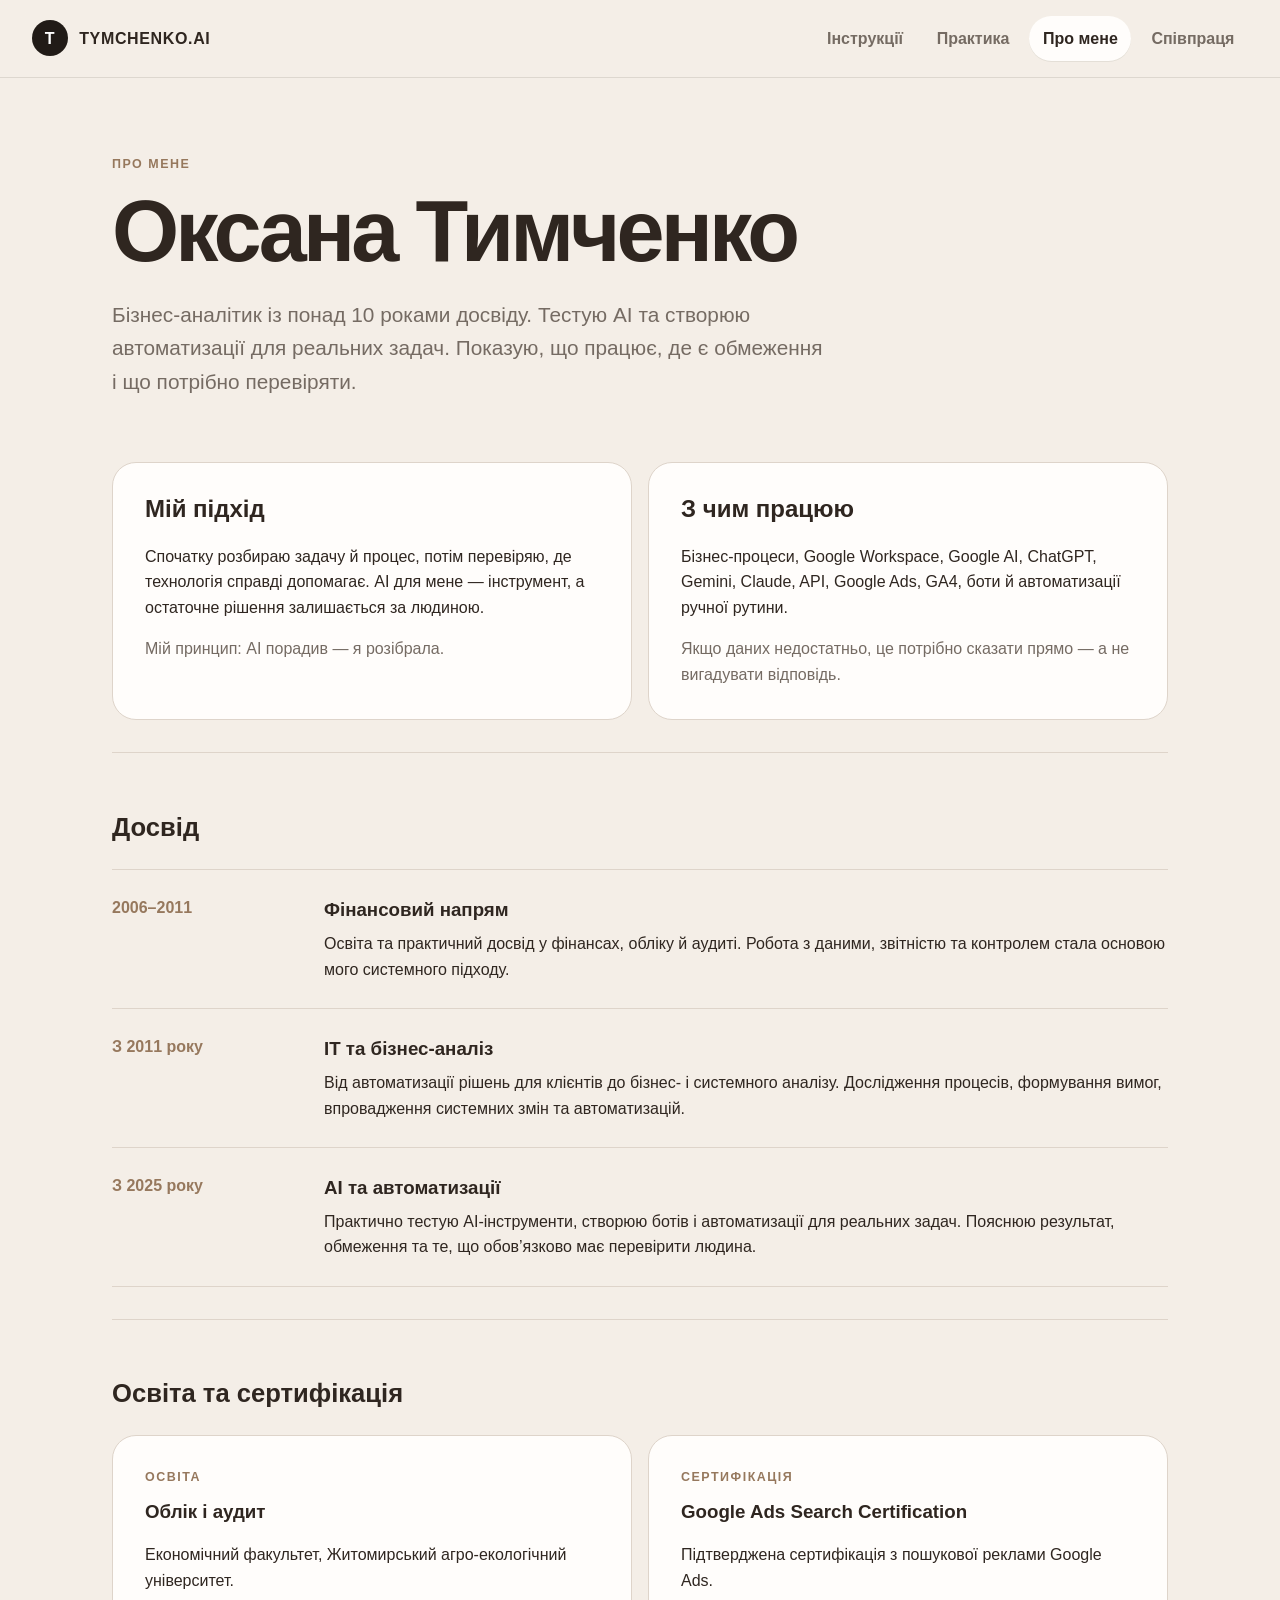
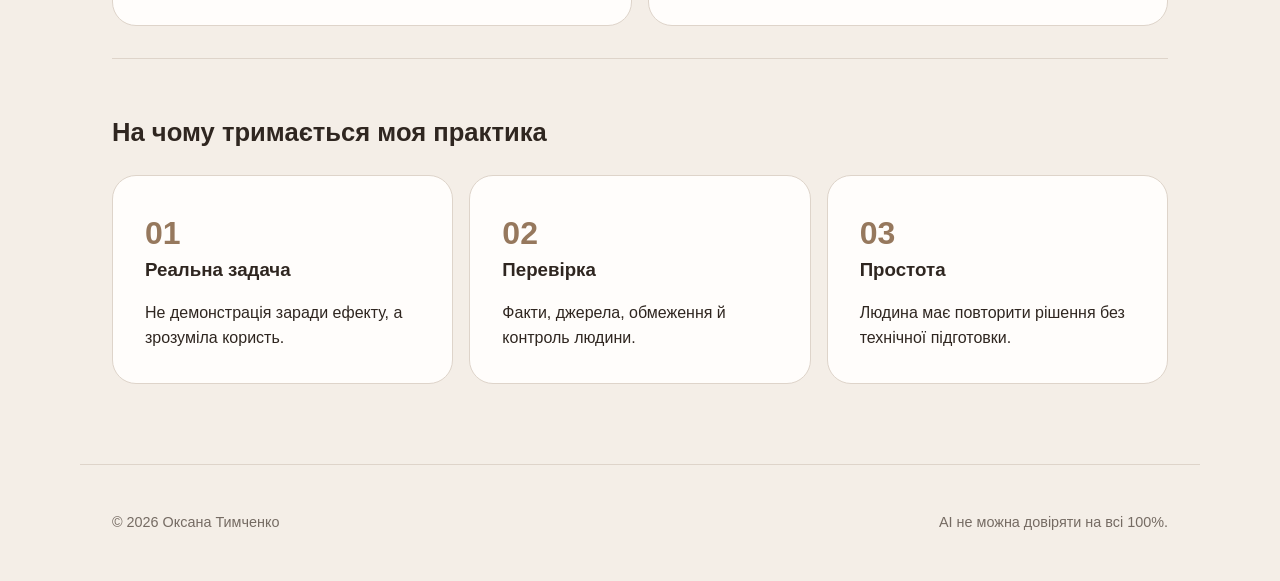
==== about.html @ c1b85d96 "Add files via upload" ====
<!doctype html>
<html lang="uk"><head><meta charset="utf-8"><meta name="viewport" content="width=device-width,initial-scale=1"><meta name="description" content="Про Оксану Тимченко — бізнес-аналітика та практичну роботу з AI й автоматизаціями."><title>Про мене — Tymchenko.AI</title><link rel="stylesheet" href="assets.css"></head><body>
<header class="site-header"><a class="brand" href="index.html"><span class="brand-mark">T</span><span>TYMCHENKO.AI</span></a><button class="menu-button" type="button" aria-expanded="false" aria-controls="main-nav">Меню</button><nav id="main-nav" class="nav"><a href="index.html">Інструкції</a><a href="practice.html">Практика</a><a class="active" href="about.html">Про мене</a><a href="partnerships.html">Співпраця</a></nav></header>
<main><section class="page-hero"><p class="eyebrow">Про мене</p><h1>Оксана Тимченко</h1><p class="lead">Бізнес-аналітик із понад 10 роками досвіду. Тестую AI та створюю автоматизації для реальних задач. Показую, що працює, де є обмеження і що потрібно перевіряти.</p></section>
<section class="content-wrap"><div class="story-grid"><article class="panel"><h2>Мій підхід</h2><p>Спочатку розбираю задачу й процес, потім перевіряю, де технологія справді допомагає. AI для мене — інструмент, а остаточне рішення залишається за людиною.</p><p class="muted">Мій принцип: AI порадив — я розібрала.</p></article><article class="panel"><h2>З чим працюю</h2><p>Бізнес-процеси, Google Workspace, Google AI, ChatGPT, Gemini, Claude, API, Google Ads, GA4, боти й автоматизації ручної рутини.</p><p class="muted">Якщо даних недостатньо, це потрібно сказати прямо — а не вигадувати відповідь.</p></article></div>
<section class="section"><h2>Досвід</h2><div class="timeline"><article class="timeline-item"><p class="timeline-date">2006–2011</p><div><h3>Фінансовий напрям</h3><p>Освіта та практичний досвід у фінансах, обліку й аудиті. Робота з даними, звітністю та контролем стала основою мого системного підходу.</p></div></article><article class="timeline-item"><p class="timeline-date">З 2011 року</p><div><h3>IT та бізнес-аналіз</h3><p>Від автоматизації рішень для клієнтів до бізнес- і системного аналізу. Дослідження процесів, формування вимог, впровадження системних змін та автоматизацій.</p></div></article><article class="timeline-item"><p class="timeline-date">З 2025 року</p><div><h3>AI та автоматизації</h3><p>Практично тестую AI-інструменти, створюю ботів і автоматизації для реальних задач. Пояснюю результат, обмеження та те, що обов’язково має перевірити людина.</p></div></article></div></section>
<section class="section"><h2>Освіта та сертифікація</h2><div class="story-grid"><article class="panel"><p class="eyebrow">Освіта</p><h3>Облік і аудит</h3><p>Економічний факультет, Житомирський агро-екологічний університет.</p></article><article class="panel"><p class="eyebrow">Сертифікація</p><h3>Google Ads Search Certification</h3><p>Підтверджена сертифікація з пошукової реклами Google Ads.</p></article></div></section>
<section class="section"><h2>На чому тримається моя практика</h2><div class="principles"><article class="panel"><span class="number">01</span><h3>Реальна задача</h3><p>Не демонстрація заради ефекту, а зрозуміла користь.</p></article><article class="panel"><span class="number">02</span><h3>Перевірка</h3><p>Факти, джерела, обмеження й контроль людини.</p></article><article class="panel"><span class="number">03</span><h3>Простота</h3><p>Людина має повторити рішення без технічної підготовки.</p></article></div></section></section></main>
<footer><p>© 2026 Оксана Тимченко</p><p>AI не можна довіряти на всі 100%.</p></footer><script src="app.js" defer></script></body></html>
---- assets.css ----
:root{--bg:#f4eee7;--surface:#fffdfb;--text:#2f2620;--muted:#756b63;--line:#ded4ca;--accent:#96785d;--accent-soft:#e8ddd2;--dark:#211b17;--shadow:0 16px 40px rgba(47,38,32,.08);font-family:Inter,ui-sans-serif,-apple-system,BlinkMacSystemFont,"Segoe UI",sans-serif;color:var(--text);background:var(--bg)}
*{box-sizing:border-box}html{scroll-behavior:smooth}body{margin:0;min-height:100vh;background:var(--bg);font-size:16px;line-height:1.6}a{color:inherit}button,input{font:inherit}.site-header{position:sticky;top:0;z-index:10;display:flex;align-items:center;justify-content:space-between;gap:2rem;max-width:1280px;margin:0 auto;padding:1rem 2rem;background:rgba(244,238,231,.94);border-bottom:1px solid rgba(117,107,99,.18);backdrop-filter:blur(12px)}.brand{display:flex;align-items:center;gap:.7rem;font-weight:800;letter-spacing:.04em;text-decoration:none}.brand-mark{display:grid;place-items:center;width:36px;height:36px;border-radius:50%;background:var(--dark);color:white}.nav{display:flex;align-items:center;gap:.4rem}.nav a{padding:.6rem .85rem;border-radius:999px;text-decoration:none;color:var(--muted);font-weight:650}.nav a:hover,.nav a:focus-visible,.nav a.active{background:var(--surface);color:var(--text);box-shadow:0 1px 0 rgba(47,38,32,.08)}.menu-button{display:none;border:1px solid var(--line);border-radius:999px;background:var(--surface);padding:.5rem .8rem}.catalog-head,.page-hero{max-width:1120px;margin:0 auto;padding:4.8rem 2rem 2.6rem}.catalog-head{max-width:900px;text-align:center}.eyebrow{margin:0 0 .8rem;color:var(--accent);font-weight:800;text-transform:uppercase;letter-spacing:.12em;font-size:.78rem}.catalog-head h1,.page-hero h1{margin:0;line-height:1.04;letter-spacing:-.045em;font-size:clamp(2.8rem,7vw,5.4rem)}.lead{max-width:720px;margin:1.3rem auto 0;color:var(--muted);font-size:clamp(1.05rem,2vw,1.3rem)}.catalog{max-width:1120px;margin:0 auto;padding:0 2rem 5rem}.search-wrap{margin-bottom:1.5rem}.search-wrap label,.filter-label{display:block;margin-bottom:.55rem;font-size:.78rem;font-weight:800;letter-spacing:.1em;text-transform:uppercase;color:var(--muted)}.search-box{display:flex;align-items:center;gap:.7rem;background:var(--surface);border:1px solid var(--line);border-radius:16px;padding:0 1rem;box-shadow:0 8px 24px rgba(47,38,32,.04)}.search-box:focus-within{outline:3px solid rgba(150,120,93,.22);border-color:var(--accent)}.search-box span{font-size:1.6rem;color:var(--accent)}.search-box input{width:100%;border:0;outline:0;background:transparent;padding:1rem 0;color:var(--text);font-size:1.05rem}.filter-group{margin-top:1.2rem}.filter-row{display:flex;flex-wrap:wrap;gap:.55rem}.chip{border:1px solid var(--line);border-radius:999px;background:transparent;padding:.55rem .9rem;color:var(--text);cursor:pointer}.chip:hover,.chip:focus-visible{border-color:var(--accent)}.chip.active{background:var(--dark);color:white;border-color:var(--dark)}.results-bar{display:flex;justify-content:space-between;align-items:center;margin:2rem 0 1rem;color:var(--muted)}.text-button{border:0;background:none;color:var(--text);text-decoration:underline;cursor:pointer}.resource-grid{display:grid;grid-template-columns:repeat(3,minmax(0,1fr));gap:1rem}.card{display:flex;flex-direction:column;min-height:290px;padding:1.4rem;background:var(--surface);border:1px solid var(--line);border-radius:22px;box-shadow:0 1px 0 rgba(47,38,32,.02);transition:transform .2s,box-shadow .2s}.card:hover{transform:translateY(-3px);box-shadow:var(--shadow)}.card-top{display:flex;align-items:center;justify-content:space-between;gap:.5rem}.card-type{color:var(--accent);font-size:.75rem;font-weight:800;letter-spacing:.1em;text-transform:uppercase}.card-date{font-size:.78rem;color:var(--muted)}.card h3{margin:1rem 0 .6rem;font-size:1.35rem;line-height:1.25}.card p{margin:0;color:var(--muted)}.tag-row{display:flex;flex-wrap:wrap;gap:.4rem;margin:1rem 0}.tag{padding:.25rem .55rem;border-radius:999px;background:var(--accent-soft);font-size:.75rem}.card-link{margin-top:auto;padding-top:1rem;font-weight:800;text-decoration:none}.card-link:hover{text-decoration:underline}.empty{padding:3rem;text-align:center;background:var(--surface);border:1px solid var(--line);border-radius:22px}.empty h3{margin:0}.empty p{color:var(--muted)}footer{display:flex;justify-content:space-between;gap:1rem;max-width:1120px;margin:0 auto;padding:2rem;border-top:1px solid var(--line);color:var(--muted);font-size:.9rem}.page-hero{padding-bottom:4rem}.page-hero .lead{margin-left:0}.content-wrap{max-width:1120px;margin:0 auto;padding:0 2rem 5rem}.story-grid,.partner-grid{display:grid;grid-template-columns:repeat(2,minmax(0,1fr));gap:1rem}.panel{padding:2rem;background:var(--surface);border:1px solid var(--line);border-radius:24px}.panel h2,.panel h3{margin-top:0;line-height:1.2}.panel p:last-child{margin-bottom:0}.panel .muted{color:var(--muted)}.principles{display:grid;grid-template-columns:repeat(3,1fr);gap:1rem}.number{display:block;color:var(--accent);font-size:2rem;font-weight:850}.contact-box{margin-top:1rem;padding:2.2rem;border-radius:24px;background:var(--dark);color:white}.button{display:inline-flex;align-items:center;justify-content:center;margin-top:1rem;padding:.75rem 1rem;border-radius:999px;background:white;color:var(--dark);font-weight:800;text-decoration:none}.resource-page{max-width:900px;margin:0 auto;padding:3rem 2rem 5rem}.back{display:inline-block;margin-bottom:1.5rem;color:var(--muted)}.resource-page h1{font-size:clamp(2.4rem,6vw,4.4rem);line-height:1.04;letter-spacing:-.04em}.meta{display:flex;flex-wrap:wrap;gap:.6rem;margin:1.2rem 0 2rem}.section{margin-top:2rem;padding-top:2rem;border-top:1px solid var(--line)}.section h2{font-size:1.6rem}.prompt-box{overflow:hidden;border-radius:20px;background:var(--dark);color:#f8f2ec}.prompt-head{display:flex;justify-content:space-between;align-items:center;gap:1rem;padding:.8rem 1rem;border-bottom:1px solid rgba(255,255,255,.14);font-size:.78rem;font-weight:800;letter-spacing:.08em;text-transform:uppercase}.copy{border:0;border-radius:999px;background:#f2e5d8;color:var(--dark);padding:.5rem .8rem;font-weight:800;cursor:pointer}.prompt-text{margin:0;padding:1.2rem;white-space:pre-wrap;overflow-wrap:anywhere;font:500 .92rem/1.65 ui-monospace,SFMono-Regular,Menlo,monospace}.actions{display:flex;flex-wrap:wrap;gap:.7rem;margin-top:1rem}.actions a{display:inline-flex;padding:.7rem 1rem;border-radius:999px;background:var(--dark);color:white;text-decoration:none;font-weight:750}.actions a.secondary{background:var(--surface);color:var(--text);border:1px solid var(--line)}.notice{padding:1rem 1.2rem;border-left:4px solid var(--accent);background:var(--accent-soft);border-radius:0 14px 14px 0}.visually-hidden{position:absolute;width:1px;height:1px;padding:0;margin:-1px;overflow:hidden;clip:rect(0,0,0,0);white-space:nowrap;border:0}:focus-visible{outline:3px solid rgba(150,120,93,.45);outline-offset:2px}
@media(max-width:820px){.site-header{padding:.8rem 1rem;flex-wrap:wrap}.menu-button{display:block}.nav{display:none;width:100%;align-items:stretch;flex-direction:column}.nav.open{display:flex}.nav a{border-radius:12px}.catalog-head,.page-hero{padding:3.2rem 1rem 2rem}.catalog,.content-wrap,.resource-page{padding-left:1rem;padding-right:1rem}.resource-grid,.principles{grid-template-columns:1fr 1fr}.story-grid,.partner-grid{grid-template-columns:1fr}.card{min-height:260px}footer{margin:0 1rem;padding-left:0;padding-right:0;flex-direction:column}}
@media(max-width:560px){.resource-grid,.principles{grid-template-columns:1fr}.catalog-head h1,.page-hero h1{font-size:2.7rem}.lead{font-size:1rem}.results-bar{align-items:flex-start;gap:.5rem}.card{min-height:0}.panel{padding:1.35rem}.prompt-head{align-items:flex-start}.actions a{width:100%}}
.timeline{display:grid;gap:0}.timeline-item{display:grid;grid-template-columns:180px 1fr;gap:2rem;padding:1.6rem 0;border-top:1px solid var(--line)}.timeline-item:last-child{border-bottom:1px solid var(--line)}.timeline-item h3{margin:0 0 .35rem}.timeline-item p{margin:0}.timeline-date{color:var(--accent);font-weight:800}
.partnership-hero{padding-bottom:3rem}.audience-section{margin-top:4.5rem}.section-heading{display:flex;justify-content:space-between;align-items:end;gap:2rem;margin-bottom:1.4rem}.section-heading h2{margin:0;font-size:clamp(2rem,4vw,3.3rem);line-height:1.05;letter-spacing:-.035em}.section-heading>p{max-width:290px;margin:0;color:var(--muted);text-align:right}.metric-grid{display:grid;grid-template-columns:repeat(3,minmax(0,1fr));gap:1rem}.metric-card{display:flex;flex-direction:column;min-height:180px;justify-content:space-between;padding:1.6rem;background:var(--surface);border:1px solid var(--line);border-radius:24px}.metric-value{font-size:clamp(2.5rem,6vw,4.5rem);font-weight:850;line-height:1;letter-spacing:-.06em;color:var(--dark)}.metric-label{color:var(--muted);font-weight:700}.insights-grid{display:grid;grid-template-columns:repeat(2,minmax(0,1fr));gap:1rem;margin-top:1rem}.insight-panel{padding:1.8rem;background:var(--surface);border:1px solid var(--line);border-radius:24px}.insight-panel h3{margin:0 0 1.4rem;font-size:1.25rem}.bar-list{display:grid;gap:1rem}.bar-row{display:grid;gap:.35rem}.bar-meta{display:flex;align-items:center;justify-content:space-between;gap:1rem}.bar-meta strong{font-size:.9rem}.bar-track{height:9px;overflow:hidden;border-radius:999px;background:var(--accent-soft)}.bar-track span{display:block;width:var(--value);min-width:4px;height:100%;border-radius:inherit;background:var(--accent)}.data-note{margin:1rem 0 0;color:var(--muted);font-size:.9rem}
@media(max-width:560px){.timeline-item{grid-template-columns:1fr;gap:.25rem}}
@media(max-width:720px){.section-heading{align-items:flex-start;flex-direction:column;gap:.6rem}.section-heading>p{text-align:left}.metric-grid,.insights-grid{grid-template-columns:1fr}.metric-card{min-height:145px}.audience-section{margin-top:3rem}}
.prompt-list{display:grid;gap:1.25rem}.prompt-item{padding:1.1rem;background:var(--surface);border:1px solid var(--line);border-radius:22px}.prompt-item h3{margin:0 0 .35rem;line-height:1.25}.prompt-purpose{margin:0 0 .9rem;color:var(--muted)}.prompt-item .prompt-box{border-radius:16px}.prompt-item .copy{flex:0 0 auto}
@media(max-width:560px){.prompt-item{padding:.85rem}.prompt-item .prompt-head{align-items:flex-start;flex-direction:column}}
@media(prefers-reduced-motion:reduce){*{scroll-behavior:auto!important;transition:none!important}}
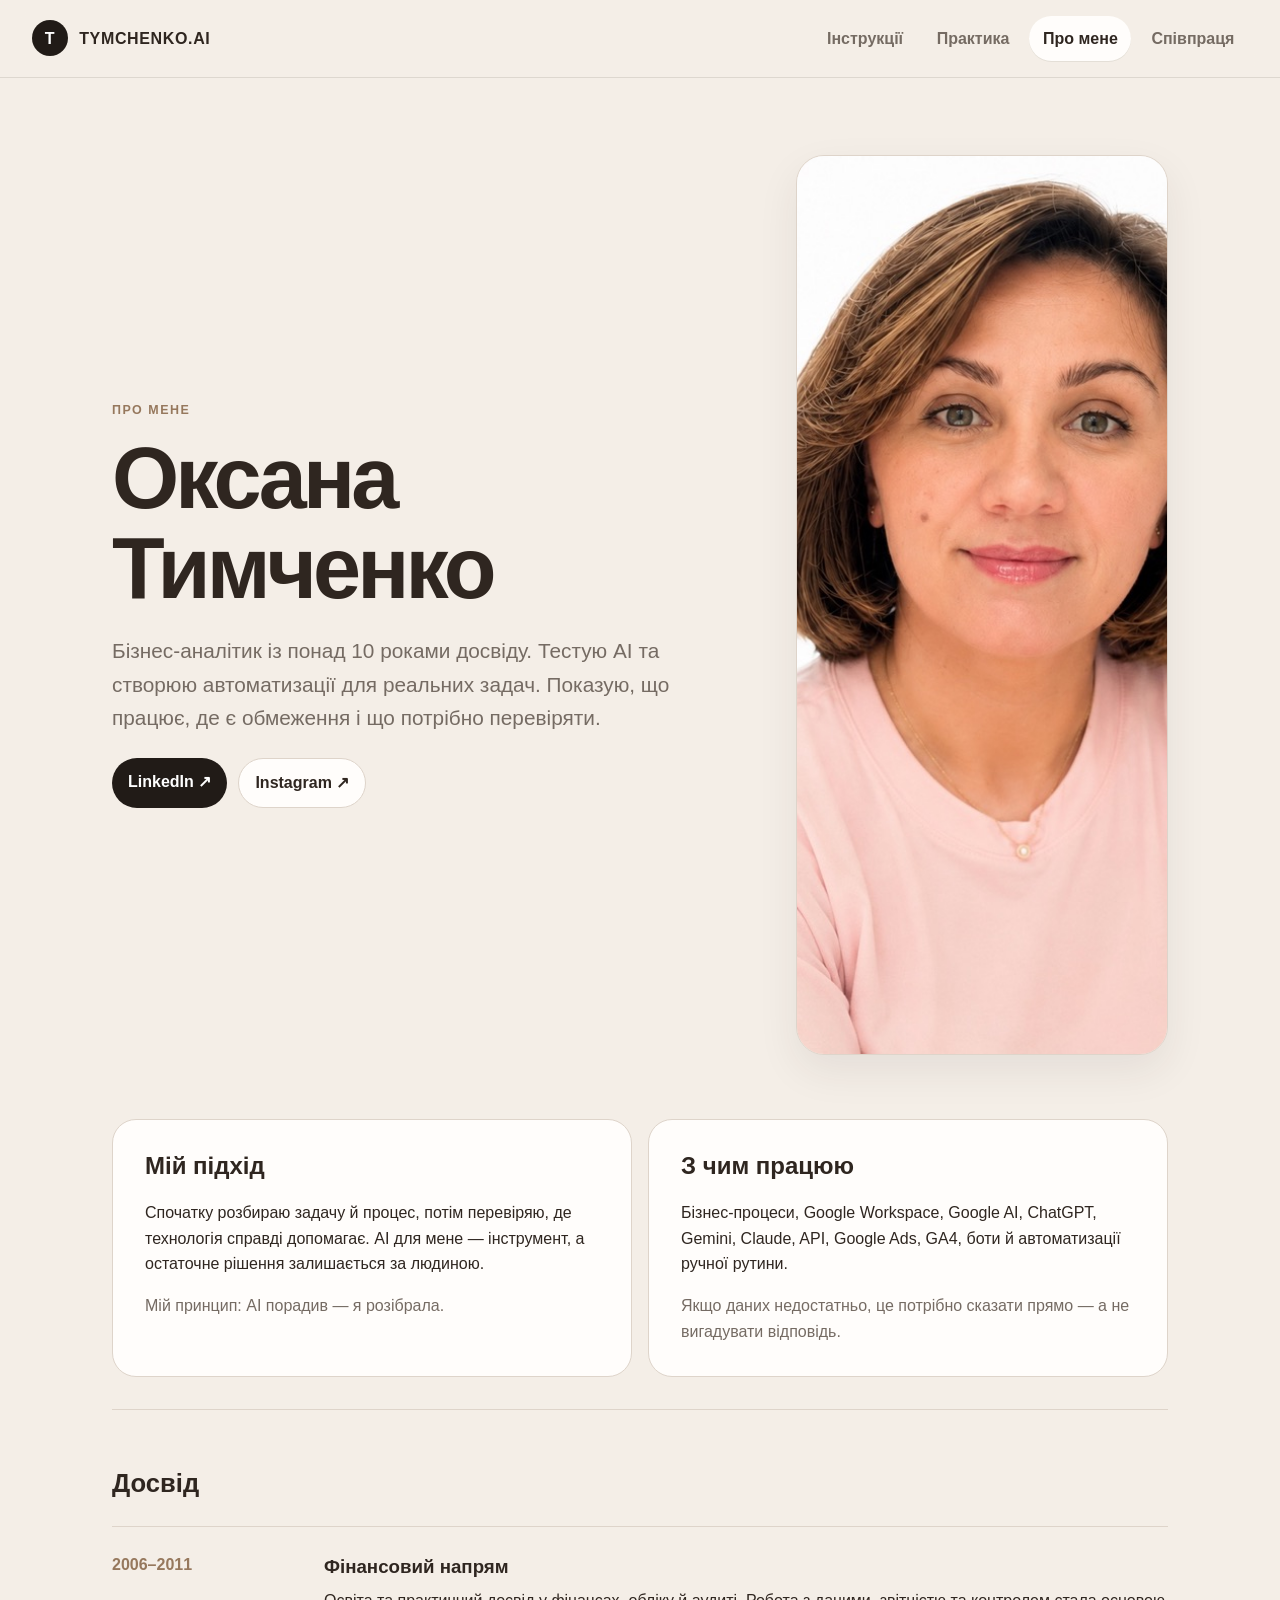
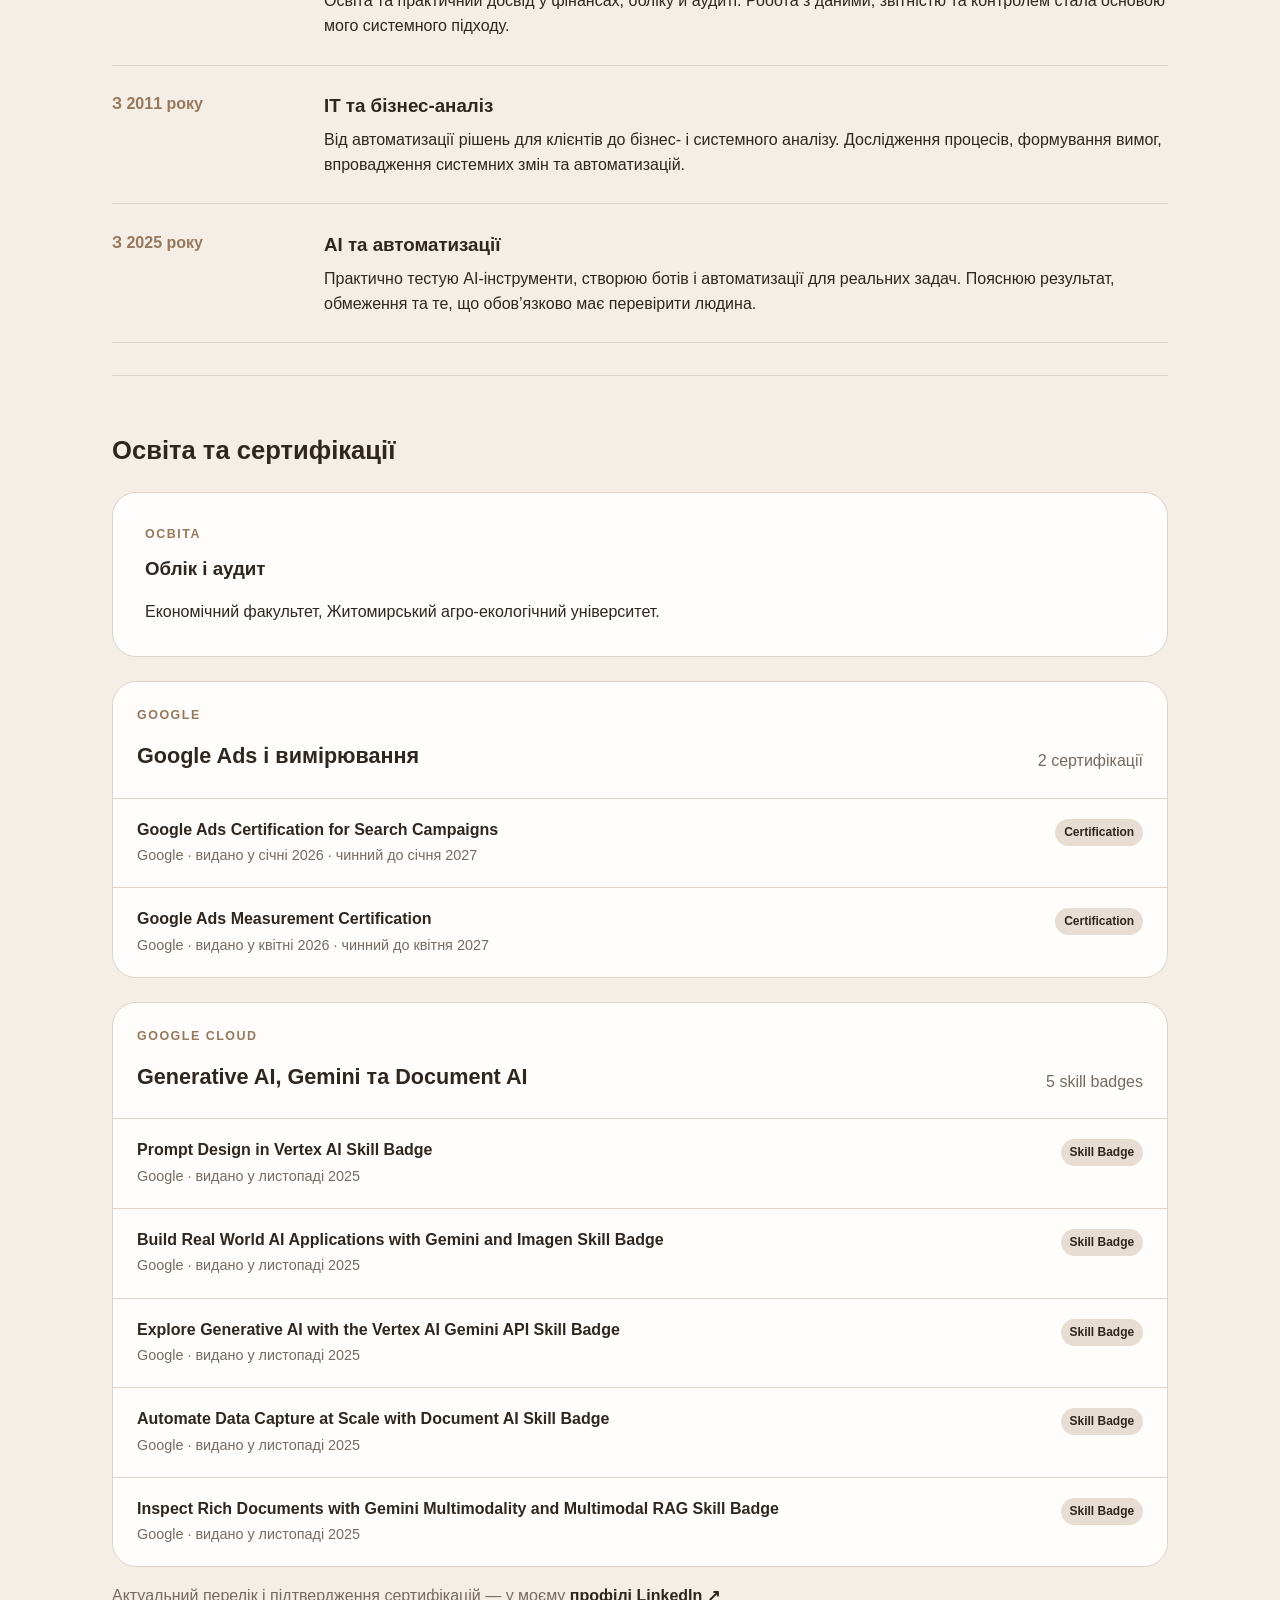
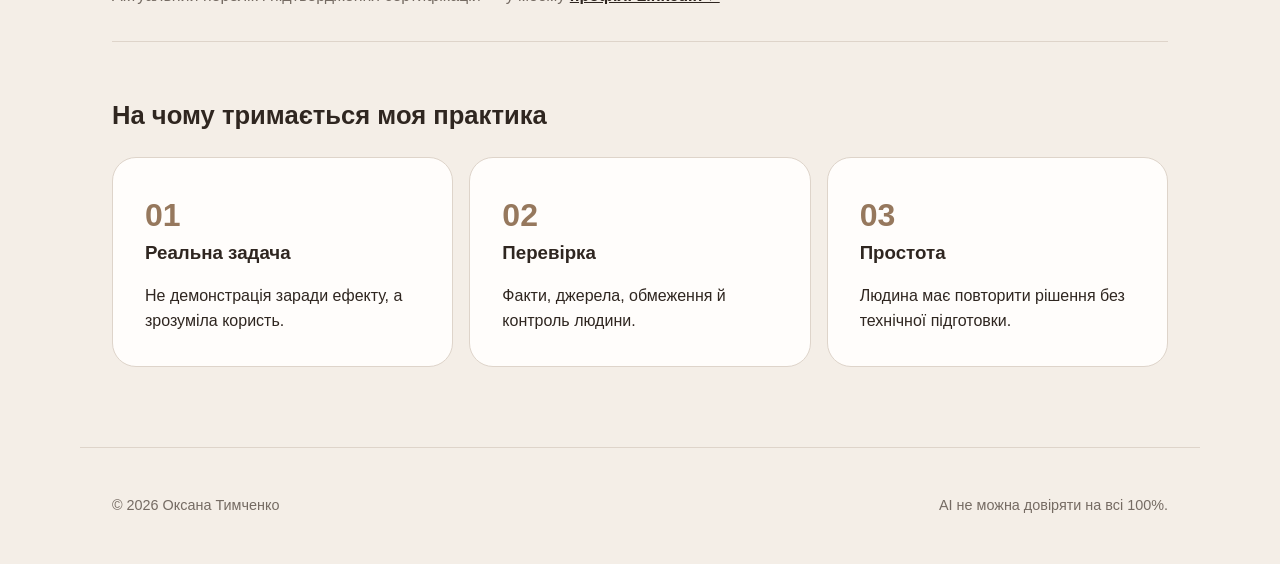
==== commit 65a41514: "Add files via upload" ====
--- a/about.html
+++ b/about.html
@@ -1,9 +1,14 @@
 <!doctype html>
-<html lang="uk"><head><meta charset="utf-8"><meta name="viewport" content="width=device-width,initial-scale=1"><meta name="description" content="Про Оксану Тимченко — бізнес-аналітика та практичну роботу з AI й автоматизаціями."><title>Про мене — Tymchenko.AI</title><link rel="stylesheet" href="assets.css"></head><body>
+<html lang="uk"><head><meta charset="utf-8"><meta name="viewport" content="width=device-width,initial-scale=1"><meta name="description" content="Про Оксану Тимченко — бізнес-аналітика та практичну роботу з AI й автоматизаціями."><title>Про мене — Tymchenko.AI</title><link rel="stylesheet" href="assets.css"><script async src="https://www.googletagmanager.com/gtag/js?id=G-YWB4VXZGJ2"></script><script src="analytics.js" defer></script></head><body>
 <header class="site-header"><a class="brand" href="index.html"><span class="brand-mark">T</span><span>TYMCHENKO.AI</span></a><button class="menu-button" type="button" aria-expanded="false" aria-controls="main-nav">Меню</button><nav id="main-nav" class="nav"><a href="index.html">Інструкції</a><a href="practice.html">Практика</a><a class="active" href="about.html">Про мене</a><a href="partnerships.html">Співпраця</a></nav></header>
-<main><section class="page-hero"><p class="eyebrow">Про мене</p><h1>Оксана Тимченко</h1><p class="lead">Бізнес-аналітик із понад 10 роками досвіду. Тестую AI та створюю автоматизації для реальних задач. Показую, що працює, де є обмеження і що потрібно перевіряти.</p></section>
-<section class="content-wrap"><div class="story-grid"><article class="panel"><h2>Мій підхід</h2><p>Спочатку розбираю задачу й процес, потім перевіряю, де технологія справді допомагає. AI для мене — інструмент, а остаточне рішення залишається за людиною.</p><p class="muted">Мій принцип: AI порадив — я розібрала.</p></article><article class="panel"><h2>З чим працюю</h2><p>Бізнес-процеси, Google Workspace, Google AI, ChatGPT, Gemini, Claude, API, Google Ads, GA4, боти й автоматизації ручної рутини.</p><p class="muted">Якщо даних недостатньо, це потрібно сказати прямо — а не вигадувати відповідь.</p></article></div>
+<main>
+<section class="page-hero about-hero"><div class="about-intro"><p class="eyebrow">Про мене</p><h1>Оксана Тимченко</h1><p class="lead">Бізнес-аналітик із понад 10 роками досвіду. Тестую AI та створюю автоматизації для реальних задач. Показую, що працює, де є обмеження і що потрібно перевіряти.</p><div class="social-links" aria-label="Профілі Оксани Тимченко"><a href="https://www.linkedin.com/in/oksana-tymchenko" target="_blank" rel="noopener noreferrer">LinkedIn ↗</a><a href="https://www.instagram.com/tymchenko.ai/" target="_blank" rel="noopener noreferrer">Instagram ↗</a></div></div><img class="about-photo" src="assets/oksana-tymchenko.jpeg" alt="Оксана Тимченко" width="900" height="900"></section>
+<section class="content-wrap">
+<div class="story-grid"><article class="panel"><h2>Мій підхід</h2><p>Спочатку розбираю задачу й процес, потім перевіряю, де технологія справді допомагає. AI для мене — інструмент, а остаточне рішення залишається за людиною.</p><p class="muted">Мій принцип: AI порадив — я розібрала.</p></article><article class="panel"><h2>З чим працюю</h2><p>Бізнес-процеси, Google Workspace, Google AI, ChatGPT, Gemini, Claude, API, Google Ads, GA4, боти й автоматизації ручної рутини.</p><p class="muted">Якщо даних недостатньо, це потрібно сказати прямо — а не вигадувати відповідь.</p></article></div>
 <section class="section"><h2>Досвід</h2><div class="timeline"><article class="timeline-item"><p class="timeline-date">2006–2011</p><div><h3>Фінансовий напрям</h3><p>Освіта та практичний досвід у фінансах, обліку й аудиті. Робота з даними, звітністю та контролем стала основою мого системного підходу.</p></div></article><article class="timeline-item"><p class="timeline-date">З 2011 року</p><div><h3>IT та бізнес-аналіз</h3><p>Від автоматизації рішень для клієнтів до бізнес- і системного аналізу. Дослідження процесів, формування вимог, впровадження системних змін та автоматизацій.</p></div></article><article class="timeline-item"><p class="timeline-date">З 2025 року</p><div><h3>AI та автоматизації</h3><p>Практично тестую AI-інструменти, створюю ботів і автоматизації для реальних задач. Пояснюю результат, обмеження та те, що обов’язково має перевірити людина.</p></div></article></div></section>
-<section class="section"><h2>Освіта та сертифікація</h2><div class="story-grid"><article class="panel"><p class="eyebrow">Освіта</p><h3>Облік і аудит</h3><p>Економічний факультет, Житомирський агро-екологічний університет.</p></article><article class="panel"><p class="eyebrow">Сертифікація</p><h3>Google Ads Search Certification</h3><p>Підтверджена сертифікація з пошукової реклами Google Ads.</p></article></div></section>
-<section class="section"><h2>На чому тримається моя практика</h2><div class="principles"><article class="panel"><span class="number">01</span><h3>Реальна задача</h3><p>Не демонстрація заради ефекту, а зрозуміла користь.</p></article><article class="panel"><span class="number">02</span><h3>Перевірка</h3><p>Факти, джерела, обмеження й контроль людини.</p></article><article class="panel"><span class="number">03</span><h3>Простота</h3><p>Людина має повторити рішення без технічної підготовки.</p></article></div></section></section></main>
+<section class="section"><h2>Освіта та сертифікації</h2><article class="panel education-card"><p class="eyebrow">Освіта</p><h3>Облік і аудит</h3><p>Економічний факультет, Житомирський агро-екологічний університет.</p></article>
+<div class="certificate-group"><div class="certificate-heading"><div><p class="eyebrow">Google</p><h3>Google Ads і вимірювання</h3></div><span>2 сертифікації</span></div><div class="certificate-list"><article class="certificate-item"><div><h4>Google Ads Certification for Search Campaigns</h4><p>Google · видано у січні 2026 · чинний до січня 2027</p></div><span class="certificate-type">Certification</span></article><article class="certificate-item"><div><h4>Google Ads Measurement Certification</h4><p>Google · видано у квітні 2026 · чинний до квітня 2027</p></div><span class="certificate-type">Certification</span></article></div></div>
+<div class="certificate-group"><div class="certificate-heading"><div><p class="eyebrow">Google Cloud</p><h3>Generative AI, Gemini та Document AI</h3></div><span>5 skill badges</span></div><div class="certificate-list"><article class="certificate-item"><div><h4>Prompt Design in Vertex AI Skill Badge</h4><p>Google · видано у листопаді 2025</p></div><span class="certificate-type">Skill Badge</span></article><article class="certificate-item"><div><h4>Build Real World AI Applications with Gemini and Imagen Skill Badge</h4><p>Google · видано у листопаді 2025</p></div><span class="certificate-type">Skill Badge</span></article><article class="certificate-item"><div><h4>Explore Generative AI with the Vertex AI Gemini API Skill Badge</h4><p>Google · видано у листопаді 2025</p></div><span class="certificate-type">Skill Badge</span></article><article class="certificate-item"><div><h4>Automate Data Capture at Scale with Document AI Skill Badge</h4><p>Google · видано у листопаді 2025</p></div><span class="certificate-type">Skill Badge</span></article><article class="certificate-item"><div><h4>Inspect Rich Documents with Gemini Multimodality and Multimodal RAG Skill Badge</h4><p>Google · видано у листопаді 2025</p></div><span class="certificate-type">Skill Badge</span></article></div></div><p class="credential-note">Актуальний перелік і підтвердження сертифікацій — у моєму <a href="https://www.linkedin.com/in/oksana-tymchenko" target="_blank" rel="noopener noreferrer">профілі LinkedIn ↗</a></p></section>
+<section class="section"><h2>На чому тримається моя практика</h2><div class="principles"><article class="panel"><span class="number">01</span><h3>Реальна задача</h3><p>Не демонстрація заради ефекту, а зрозуміла користь.</p></article><article class="panel"><span class="number">02</span><h3>Перевірка</h3><p>Факти, джерела, обмеження й контроль людини.</p></article><article class="panel"><span class="number">03</span><h3>Простота</h3><p>Людина має повторити рішення без технічної підготовки.</p></article></div></section>
+</section></main>
 <footer><p>© 2026 Оксана Тимченко</p><p>AI не можна довіряти на всі 100%.</p></footer><script src="app.js" defer></script></body></html>
--- a/assets.css
+++ b/assets.css
@@ -9,3 +9,5 @@
 .prompt-list{display:grid;gap:1.25rem}.prompt-item{padding:1.1rem;background:var(--surface);border:1px solid var(--line);border-radius:22px}.prompt-item h3{margin:0 0 .35rem;line-height:1.25}.prompt-purpose{margin:0 0 .9rem;color:var(--muted)}.prompt-item .prompt-box{border-radius:16px}.prompt-item .copy{flex:0 0 auto}
 @media(max-width:560px){.prompt-item{padding:.85rem}.prompt-item .prompt-head{align-items:flex-start;flex-direction:column}}
 @media(prefers-reduced-motion:reduce){*{scroll-behavior:auto!important;transition:none!important}}
+.about-hero{display:grid;grid-template-columns:minmax(0,1.25fr) minmax(280px,.75fr);align-items:center;gap:4rem}.about-hero .lead{margin-left:0}.about-photo{display:block;width:100%;aspect-ratio:1;object-fit:cover;border-radius:28px;border:1px solid var(--line);box-shadow:var(--shadow)}.social-links{display:flex;flex-wrap:wrap;gap:.7rem;margin-top:1.5rem}.social-links a{display:inline-flex;padding:.7rem 1rem;border-radius:999px;background:var(--dark);color:white;text-decoration:none;font-weight:750}.social-links a+a{background:var(--surface);color:var(--text);border:1px solid var(--line)}.education-card{margin-top:1.2rem}.certificate-group{margin-top:1.5rem;overflow:hidden;background:var(--surface);border:1px solid var(--line);border-radius:24px}.certificate-heading{display:flex;align-items:flex-end;justify-content:space-between;gap:1rem;padding:1.5rem;border-bottom:1px solid var(--line)}.certificate-heading h3{margin:0;font-size:1.35rem}.certificate-heading>span{color:var(--muted);white-space:nowrap}.certificate-list{display:grid}.certificate-item{display:flex;align-items:flex-start;justify-content:space-between;gap:1.2rem;padding:1.25rem 1.5rem;border-bottom:1px solid var(--line)}.certificate-item:last-child{border-bottom:0}.certificate-item h4{margin:0 0 .25rem;font-size:1rem;line-height:1.35}.certificate-item p{margin:0;color:var(--muted);font-size:.9rem}.certificate-type{flex:0 0 auto;padding:.25rem .55rem;border-radius:999px;background:var(--accent-soft);font-size:.75rem;font-weight:750}.credential-note{color:var(--muted)}.credential-note a{color:var(--text);font-weight:750}
+@media(max-width:820px){.about-hero{grid-template-columns:1fr;gap:2rem}.about-photo{max-width:520px}.certificate-heading{align-items:flex-start;flex-direction:column;gap:.35rem}.certificate-item{flex-direction:column;gap:.7rem}}
